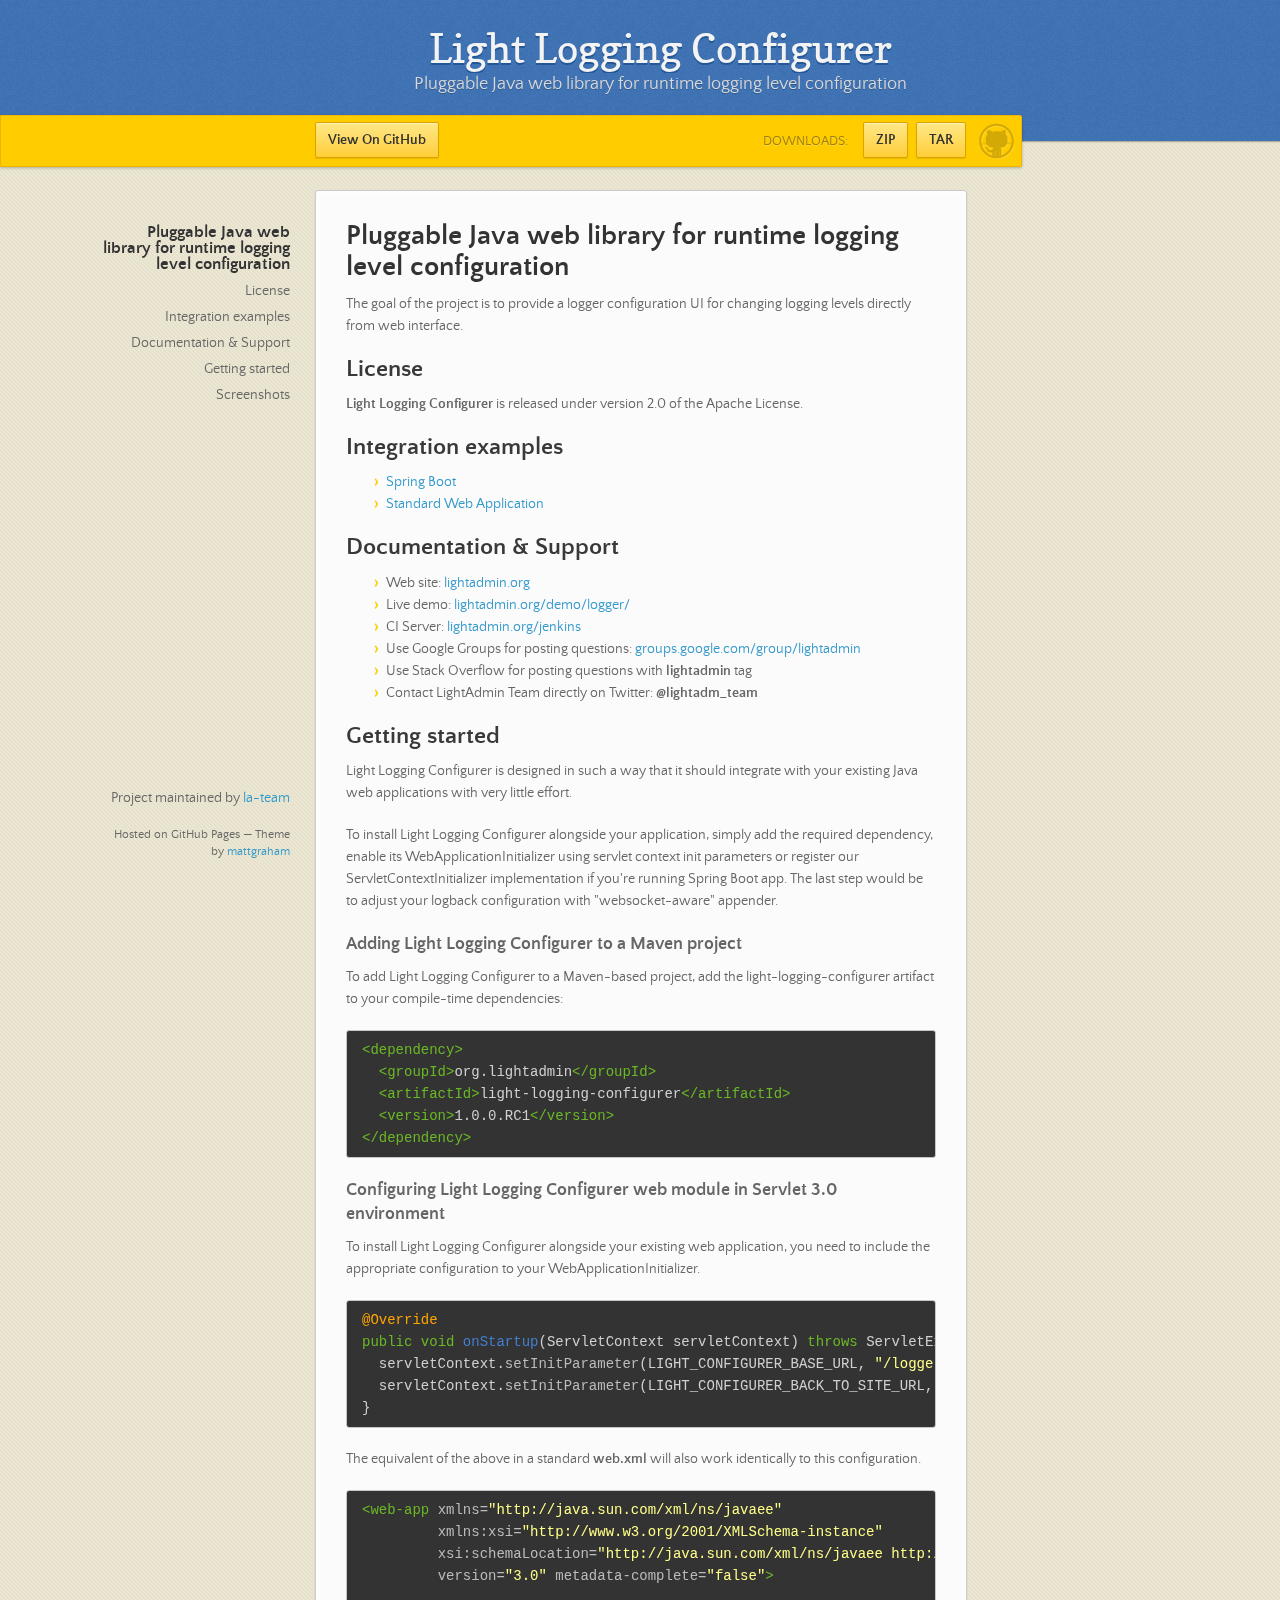
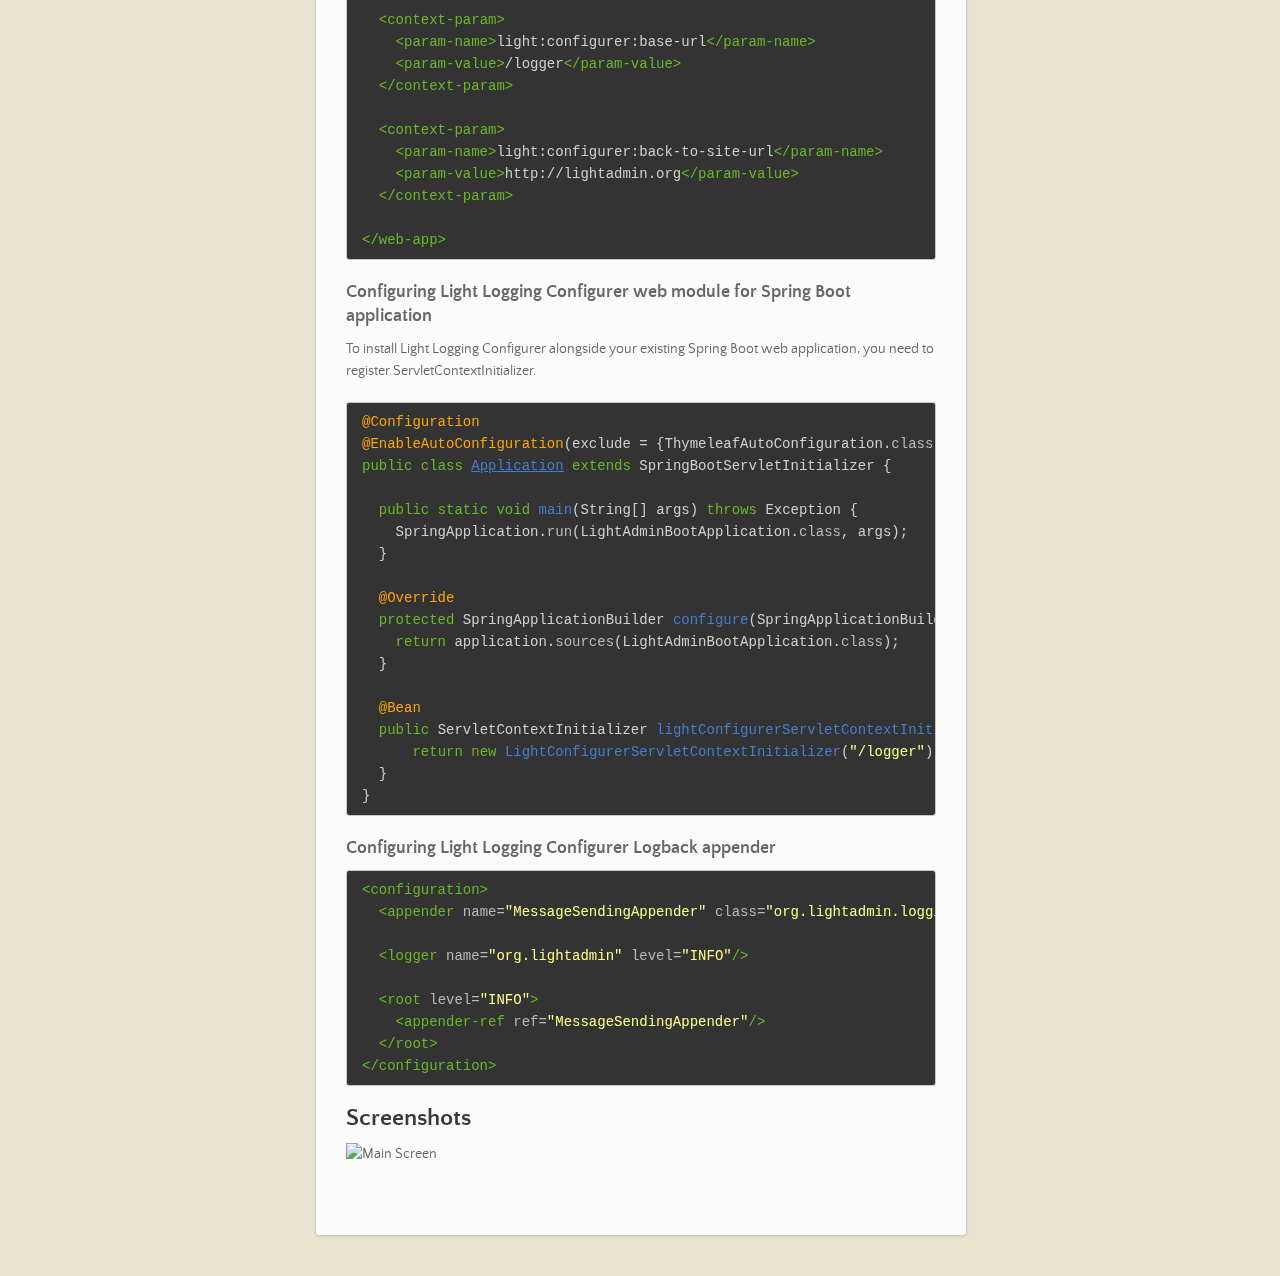
==== index.html @ e08dd6bf "Create gh-pages branch via GitHub" ====
<!doctype html>
<html>
  <head>
    <meta charset="utf-8">
    <meta http-equiv="X-UA-Compatible" content="chrome=1">
    <title>Light Logging Configurer by la-team</title>
    <link rel="stylesheet" href="stylesheets/styles.css">
    <link rel="stylesheet" href="stylesheets/pygment_trac.css">
    <script src="https://ajax.googleapis.com/ajax/libs/jquery/1.7.1/jquery.min.js"></script>
    <script src="javascripts/main.js"></script>
    <!--[if lt IE 9]>
      <script src="//html5shiv.googlecode.com/svn/trunk/html5.js"></script>
    <![endif]-->
    <meta name="viewport" content="width=device-width, initial-scale=1, user-scalable=no">

  </head>
  <body>

      <header>
        <h1>Light Logging Configurer</h1>
        <p>Pluggable Java web library for runtime logging level configuration</p>
      </header>

      <div id="banner">
        <span id="logo"></span>

        <a href="https://github.com/la-team/light-logging-configurer" class="button fork"><strong>View On GitHub</strong></a>
        <div class="downloads">
          <span>Downloads:</span>
          <ul>
            <li><a href="https://github.com/la-team/light-logging-configurer/zipball/master" class="button">ZIP</a></li>
            <li><a href="https://github.com/la-team/light-logging-configurer/tarball/master" class="button">TAR</a></li>
          </ul>
        </div>
      </div><!-- end banner -->

    <div class="wrapper">
      <nav>
        <ul></ul>
      </nav>
      <section>
        <h1>
<a name="pluggable-java-web-library-for-runtime-logging-level-configuration" class="anchor" href="#pluggable-java-web-library-for-runtime-logging-level-configuration"><span class="octicon octicon-link"></span></a>Pluggable Java web library for runtime logging level configuration</h1>

<p>The goal of the project is to provide a logger configuration UI for changing logging levels directly from web interface.</p>

<h2>
<a name="license" class="anchor" href="#license"><span class="octicon octicon-link"></span></a>License</h2>

<p><b>Light Logging Configurer</b> is released under version 2.0 of the Apache License.</p>

<h2>
<a name="integration-examples" class="anchor" href="#integration-examples"><span class="octicon octicon-link"></span></a>Integration examples</h2>

<ul>
<li><a href="https://github.com/la-team/lightadmin-springboot">Spring Boot</a></li>
<li><a href="https://github.com/la-team/lightadmin-demo">Standard Web Application</a></li>
</ul><h2>
<a name="documentation--support" class="anchor" href="#documentation--support"><span class="octicon octicon-link"></span></a>Documentation &amp; Support</h2>

<ul>
<li>Web site: <a href="http://lightadmin.org">lightadmin.org</a>
</li>
<li>Live demo: <a href="http://lightadmin.org/demo/logger/">lightadmin.org/demo/logger/</a>
</li>
<li>CI Server: <a href="http://lightadmin.org/jenkins">lightadmin.org/jenkins</a>
</li>
<li>Use Google Groups for posting questions: <a href="http://groups.google.com/group/lightadmin">groups.google.com/group/lightadmin</a>
</li>
<li>Use Stack Overflow for posting questions with <b>lightadmin</b> tag</li>
<li>Contact LightAdmin Team directly on Twitter: <b>@lightadm_team</b>
</li>
</ul><h2>
<a name="getting-started" class="anchor" href="#getting-started"><span class="octicon octicon-link"></span></a>Getting started</h2>

<p>Light Logging Configurer is designed in such a way that it should integrate with your existing Java web applications with very little effort.</p>

<p>To install Light Logging Configurer alongside your application, simply add the required dependency, enable its WebApplicationInitializer using servlet context init parameters or register our ServletContextInitializer implementation if you're running Spring Boot app. The last step would be to adjust your logback configuration with "websocket-aware" appender.</p>

<h3>
<a name="adding-light-logging-configurer-to-a-maven-project" class="anchor" href="#adding-light-logging-configurer-to-a-maven-project"><span class="octicon octicon-link"></span></a>Adding Light Logging Configurer to a Maven project</h3>

<p>To add Light Logging Configurer to a Maven-based project, add the light-logging-configurer artifact to your compile-time dependencies:</p>

<div class="highlight highlight-xml"><pre><span class="nt">&lt;dependency&gt;</span>
  <span class="nt">&lt;groupId&gt;</span>org.lightadmin<span class="nt">&lt;/groupId&gt;</span>
  <span class="nt">&lt;artifactId&gt;</span>light-logging-configurer<span class="nt">&lt;/artifactId&gt;</span>
  <span class="nt">&lt;version&gt;</span>1.0.0.RC1<span class="nt">&lt;/version&gt;</span>
<span class="nt">&lt;/dependency&gt;</span>
</pre></div>

<h3>
<a name="configuring-light-logging-configurer-web-module-in-servlet-30-environment" class="anchor" href="#configuring-light-logging-configurer-web-module-in-servlet-30-environment"><span class="octicon octicon-link"></span></a>Configuring Light Logging Configurer web module in Servlet 3.0 environment</h3>

<p>To install Light Logging Configurer alongside your existing web application, you need to include the appropriate configuration to your WebApplicationInitializer.</p>

<div class="highlight highlight-java"><pre><span class="nd">@Override</span>
<span class="kd">public</span> <span class="kt">void</span> <span class="nf">onStartup</span><span class="o">(</span><span class="n">ServletContext</span> <span class="n">servletContext</span><span class="o">)</span> <span class="kd">throws</span> <span class="n">ServletException</span> <span class="o">{</span>
  <span class="n">servletContext</span><span class="o">.</span><span class="na">setInitParameter</span><span class="o">(</span><span class="n">LIGHT_CONFIGURER_BASE_URL</span><span class="o">,</span> <span class="s">"/logger"</span><span class="o">);</span>
  <span class="n">servletContext</span><span class="o">.</span><span class="na">setInitParameter</span><span class="o">(</span><span class="n">LIGHT_CONFIGURER_BACK_TO_SITE_URL</span><span class="o">,</span> <span class="s">"http://lightadmin.org"</span><span class="o">);</span>
<span class="o">}</span>
</pre></div>

<p>The equivalent of the above in a standard <b>web.xml</b> will also work identically to this configuration. </p>

<div class="highlight highlight-xml"><pre><span class="nt">&lt;web-app</span> <span class="na">xmlns=</span><span class="s">"http://java.sun.com/xml/ns/javaee"</span>
         <span class="na">xmlns:xsi=</span><span class="s">"http://www.w3.org/2001/XMLSchema-instance"</span>
         <span class="na">xsi:schemaLocation=</span><span class="s">"http://java.sun.com/xml/ns/javaee http://java.sun.com/xml/ns/javaee/web-app_3_0.xsd"</span>
         <span class="na">version=</span><span class="s">"3.0"</span> <span class="na">metadata-complete=</span><span class="s">"false"</span><span class="nt">&gt;</span>

  <span class="nt">&lt;context-param&gt;</span>
    <span class="nt">&lt;param-name&gt;</span>light:configurer:base-url<span class="nt">&lt;/param-name&gt;</span>
    <span class="nt">&lt;param-value&gt;</span>/logger<span class="nt">&lt;/param-value&gt;</span>
  <span class="nt">&lt;/context-param&gt;</span>

  <span class="nt">&lt;context-param&gt;</span>
    <span class="nt">&lt;param-name&gt;</span>light:configurer:back-to-site-url<span class="nt">&lt;/param-name&gt;</span>
    <span class="nt">&lt;param-value&gt;</span>http://lightadmin.org<span class="nt">&lt;/param-value&gt;</span>
  <span class="nt">&lt;/context-param&gt;</span>

<span class="nt">&lt;/web-app&gt;</span>
</pre></div>

<h3>
<a name="configuring-light-logging-configurer-web-module-for-spring-boot-application" class="anchor" href="#configuring-light-logging-configurer-web-module-for-spring-boot-application"><span class="octicon octicon-link"></span></a>Configuring Light Logging Configurer web module for Spring Boot application</h3>

<p>To install Light Logging Configurer alongside your existing Spring Boot web application, you need to register ServletContextInitializer.</p>

<div class="highlight highlight-java"><pre><span class="nd">@Configuration</span>
<span class="nd">@EnableAutoConfiguration</span><span class="o">(</span><span class="n">exclude</span> <span class="o">=</span> <span class="o">{</span><span class="n">ThymeleafAutoConfiguration</span><span class="o">.</span><span class="na">class</span><span class="o">,</span> <span class="n">SecurityAutoConfiguration</span><span class="o">.</span><span class="na">class</span><span class="o">})</span>
<span class="kd">public</span> <span class="kd">class</span> <span class="nc">Application</span> <span class="kd">extends</span> <span class="n">SpringBootServletInitializer</span> <span class="o">{</span>

  <span class="kd">public</span> <span class="kd">static</span> <span class="kt">void</span> <span class="nf">main</span><span class="o">(</span><span class="n">String</span><span class="o">[]</span> <span class="n">args</span><span class="o">)</span> <span class="kd">throws</span> <span class="n">Exception</span> <span class="o">{</span>
    <span class="n">SpringApplication</span><span class="o">.</span><span class="na">run</span><span class="o">(</span><span class="n">LightAdminBootApplication</span><span class="o">.</span><span class="na">class</span><span class="o">,</span> <span class="n">args</span><span class="o">);</span>
  <span class="o">}</span>

  <span class="nd">@Override</span>
  <span class="kd">protected</span> <span class="n">SpringApplicationBuilder</span> <span class="nf">configure</span><span class="o">(</span><span class="n">SpringApplicationBuilder</span> <span class="n">application</span><span class="o">)</span> <span class="o">{</span>
    <span class="k">return</span> <span class="n">application</span><span class="o">.</span><span class="na">sources</span><span class="o">(</span><span class="n">LightAdminBootApplication</span><span class="o">.</span><span class="na">class</span><span class="o">);</span>
  <span class="o">}</span>

  <span class="nd">@Bean</span>
  <span class="kd">public</span> <span class="n">ServletContextInitializer</span> <span class="nf">lightConfigurerServletContextInitializer</span><span class="o">()</span> <span class="o">{</span>
      <span class="k">return</span> <span class="k">new</span> <span class="nf">LightConfigurerServletContextInitializer</span><span class="o">(</span><span class="s">"/logger"</span><span class="o">);</span>
  <span class="o">}</span>
<span class="o">}</span>
</pre></div>

<h3>
<a name="configuring-light-logging-configurer-logback-appender" class="anchor" href="#configuring-light-logging-configurer-logback-appender"><span class="octicon octicon-link"></span></a>Configuring Light Logging Configurer Logback appender</h3>

<div class="highlight highlight-xml"><pre><span class="nt">&lt;configuration&gt;</span>
  <span class="nt">&lt;appender</span> <span class="na">name=</span><span class="s">"MessageSendingAppender"</span> <span class="na">class=</span><span class="s">"org.lightadmin.logging.configurer.logback.MessageSendingAppender"</span><span class="nt">/&gt;</span>

  <span class="nt">&lt;logger</span> <span class="na">name=</span><span class="s">"org.lightadmin"</span> <span class="na">level=</span><span class="s">"INFO"</span><span class="nt">/&gt;</span>

  <span class="nt">&lt;root</span> <span class="na">level=</span><span class="s">"INFO"</span><span class="nt">&gt;</span>
    <span class="nt">&lt;appender-ref</span> <span class="na">ref=</span><span class="s">"MessageSendingAppender"</span><span class="nt">/&gt;</span>
  <span class="nt">&lt;/root&gt;</span>
<span class="nt">&lt;/configuration&gt;</span>
</pre></div>

<h2>
<a name="screenshots" class="anchor" href="#screenshots"><span class="octicon octicon-link"></span></a>Screenshots</h2>

<p><img src="https://github.com/la-team/light-logging-configurer/raw/master/screenshots/main.png" alt="Main Screen" title="Main Screen"></p>
      </section>
      <footer>
        <p>Project maintained by <a href="https://github.com/la-team">la-team</a></p>
        <p><small>Hosted on GitHub Pages &mdash; Theme by <a href="https://twitter.com/michigangraham">mattgraham</a></small></p>
      </footer>
    </div>
    <!--[if !IE]><script>fixScale(document);</script><![endif]-->
    
  </body>
</html>
---- stylesheets/styles.css ----
/*
Leap Day for GitHub Pages
by Matt Graham
*/
@font-face {
  font-family: 'Quattrocento Sans';
  src: url("../fonts/quattrocentosans-bold-webfont.eot");
  src: url("../fonts/quattrocentosans-bold-webfont.eot?#iefix") format("embedded-opentype"), url("../fonts/quattrocentosans-bold-webfont.woff") format("woff"), url("../fonts/quattrocentosans-bold-webfont.ttf") format("truetype"), url("../fonts/quattrocentosans-bold-webfont.svg#QuattrocentoSansBold") format("svg");
  font-weight: bold;
  font-style: normal;
}

@font-face {
  font-family: 'Quattrocento Sans';
  src: url("../fonts/quattrocentosans-bolditalic-webfont.eot");
  src: url("../fonts/quattrocentosans-bolditalic-webfont.eot?#iefix") format("embedded-opentype"), url("../fonts/quattrocentosans-bolditalic-webfont.woff") format("woff"), url("../fonts/quattrocentosans-bolditalic-webfont.ttf") format("truetype"), url("../fonts/quattrocentosans-bolditalic-webfont.svg#QuattrocentoSansBoldItalic") format("svg");
  font-weight: bold;
  font-style: italic;
}

@font-face {
  font-family: 'Quattrocento Sans';
  src: url("../fonts/quattrocentosans-italic-webfont.eot");
  src: url("../fonts/quattrocentosans-italic-webfont.eot?#iefix") format("embedded-opentype"), url("../fonts/quattrocentosans-italic-webfont.woff") format("woff"), url("../fonts/quattrocentosans-italic-webfont.ttf") format("truetype"), url("../fonts/quattrocentosans-italic-webfont.svg#QuattrocentoSansItalic") format("svg");
  font-weight: normal;
  font-style: italic;
}

@font-face {
  font-family: 'Quattrocento Sans';
  src: url("../fonts/quattrocentosans-regular-webfont.eot");
  src: url("../fonts/quattrocentosans-regular-webfont.eot?#iefix") format("embedded-opentype"), url("../fonts/quattrocentosans-regular-webfont.woff") format("woff"), url("../fonts/quattrocentosans-regular-webfont.ttf") format("truetype"), url("../fonts/quattrocentosans-regular-webfont.svg#QuattrocentoSansRegular") format("svg");
  font-weight: normal;
  font-style: normal;
}

@font-face {
  font-family: 'Copse';
  src: url("../fonts/copse-regular-webfont.eot");
  src: url("../fonts/copse-regular-webfont.eot?#iefix") format("embedded-opentype"), url("../fonts/copse-regular-webfont.woff") format("woff"), url("../fonts/copse-regular-webfont.ttf") format("truetype"), url("../fonts/copse-regular-webfont.svg#CopseRegular") format("svg");
  font-weight: normal;
  font-style: normal;
}

/* normalize.css 2012-02-07T12:37 UTC - http://github.com/necolas/normalize.css */
/* =============================================================================
   HTML5 display definitions
   ========================================================================== */
/*
 * Corrects block display not defined in IE6/7/8/9 & FF3
 */
article,
aside,
details,
figcaption,
figure,
footer,
header,
hgroup,
nav,
section,
summary {
  display: block;
}

/*
 * Corrects inline-block display not defined in IE6/7/8/9 & FF3
 */
audio,
canvas,
video {
  display: inline-block;
  *display: inline;
  *zoom: 1;
}

/*
 * Prevents modern browsers from displaying 'audio' without controls
 */
audio:not([controls]) {
  display: none;
}

/*
 * Addresses styling for 'hidden' attribute not present in IE7/8/9, FF3, S4
 * Known issue: no IE6 support
 */
[hidden] {
  display: none;
}

/* =============================================================================
   Base
   ========================================================================== */
/*
 * 1. Corrects text resizing oddly in IE6/7 when body font-size is set using em units
 *    http://clagnut.com/blog/348/#c790
 * 2. Prevents iOS text size adjust after orientation change, without disabling user zoom
 *    www.456bereastreet.com/archive/201012/controlling_text_size_in_safari_for_ios_without_disabling_user_zoom/
 */
html {
  font-size: 100%;
  /* 1 */
  -webkit-text-size-adjust: 100%;
  /* 2 */
  -ms-text-size-adjust: 100%;
  /* 2 */
}

/*
 * Addresses font-family inconsistency between 'textarea' and other form elements.
 */
html,
button,
input,
select,
textarea {
  font-family: sans-serif;
}

/*
 * Addresses margins handled incorrectly in IE6/7
 */
body {
  margin: 0;
}

/* =============================================================================
   Links
   ========================================================================== */
/*
 * Addresses outline displayed oddly in Chrome
 */
a:focus {
  outline: thin dotted;
}

/*
 * Improves readability when focused and also mouse hovered in all browsers
 * people.opera.com/patrickl/experiments/keyboard/test
 */
a:hover,
a:active {
  outline: 0;
}

/* =============================================================================
   Typography
   ========================================================================== */
/*
 * Addresses font sizes and margins set differently in IE6/7
 * Addresses font sizes within 'section' and 'article' in FF4+, Chrome, S5
 */
h1 {
  font-size: 2em;
  margin: 0.67em 0;
}

h2 {
  font-size: 1.5em;
  margin: 0.83em 0;
}

h3 {
  font-size: 1.17em;
  margin: 1em 0;
}

h4 {
  font-size: 1em;
  margin: 1.33em 0;
}

h5 {
  font-size: 0.83em;
  margin: 1.67em 0;
}

h6 {
  font-size: 0.75em;
  margin: 2.33em 0;
}

/*
 * Addresses styling not present in IE7/8/9, S5, Chrome
 */
abbr[title] {
  border-bottom: 1px dotted;
}

/*
 * Addresses style set to 'bolder' in FF3+, S4/5, Chrome
*/
b,
strong {
  font-weight: bold;
}

blockquote {
  margin: 1em 40px;
}

/*
 * Addresses styling not present in S5, Chrome
 */
dfn {
  font-style: italic;
}

/*
 * Addresses styling not present in IE6/7/8/9
 */
mark {
  background: #ff0;
  color: #000;
}

/*
 * Addresses margins set differently in IE6/7
 */
p,
pre {
  margin: 1em 0;
}

/*
 * Corrects font family set oddly in IE6, S4/5, Chrome
 * en.wikipedia.org/wiki/User:Davidgothberg/Test59
 */
pre,
code,
kbd,
samp {
  font-family: monospace, serif;
  _font-family: 'courier new', monospace;
  font-size: 1em;
}

/*
 * 1. Addresses CSS quotes not supported in IE6/7
 * 2. Addresses quote property not supported in S4
 */
/* 1 */
q {
  quotes: none;
}

/* 2 */
q:before,
q:after {
  content: '';
  content: none;
}

small {
  font-size: 75%;
}

/*
 * Prevents sub and sup affecting line-height in all browsers
 * gist.github.com/413930
 */
sub,
sup {
  font-size: 75%;
  line-height: 0;
  position: relative;
  vertical-align: baseline;
}

sup {
  top: -0.5em;
}

sub {
  bottom: -0.25em;
}

/* =============================================================================
   Lists
   ========================================================================== */
/*
 * Addresses margins set differently in IE6/7
 */
dl,
menu,
ol,
ul {
  margin: 1em 0;
}

dd {
  margin: 0 0 0 40px;
}

/*
 * Addresses paddings set differently in IE6/7
 */
menu,
ol,
ul {
  padding: 0 0 0 40px;
}

/*
 * Corrects list images handled incorrectly in IE7
 */
nav ul,
nav ol {
  list-style: none;
  list-style-image: none;
}

/* =============================================================================
   Embedded content
   ========================================================================== */
/*
 * 1. Removes border when inside 'a' element in IE6/7/8/9, FF3
 * 2. Improves image quality when scaled in IE7
 *    code.flickr.com/blog/2008/11/12/on-ui-quality-the-little-things-client-side-image-resizing/
 */
img {
  border: 0;
  /* 1 */
  -ms-interpolation-mode: bicubic;
  /* 2 */
}

/*
 * Corrects overflow displayed oddly in IE9
 */
svg:not(:root) {
  overflow: hidden;
}

/* =============================================================================
   Figures
   ========================================================================== */
/*
 * Addresses margin not present in IE6/7/8/9, S5, O11
 */
figure {
  margin: 0;
}

/* =============================================================================
   Forms
   ========================================================================== */
/*
 * Corrects margin displayed oddly in IE6/7
 */
form {
  margin: 0;
}

/*
 * Define consistent border, margin, and padding
 */
fieldset {
  border: 1px solid #c0c0c0;
  margin: 0 2px;
  padding: 0.35em 0.625em 0.75em;
}

/*
 * 1. Corrects color not being inherited in IE6/7/8/9
 * 2. Corrects text not wrapping in FF3 
 * 3. Corrects alignment displayed oddly in IE6/7
 */
legend {
  border: 0;
  /* 1 */
  padding: 0;
  white-space: normal;
  /* 2 */
  *margin-left: -7px;
  /* 3 */
}

/*
 * 1. Corrects font size not being inherited in all browsers
 * 2. Addresses margins set differently in IE6/7, FF3+, S5, Chrome
 * 3. Improves appearance and consistency in all browsers
 */
button,
input,
select,
textarea {
  font-size: 100%;
  /* 1 */
  margin: 0;
  /* 2 */
  vertical-align: baseline;
  /* 3 */
  *vertical-align: middle;
  /* 3 */
}

/*
 * Addresses FF3/4 setting line-height on 'input' using !important in the UA stylesheet
 */
button,
input {
  line-height: normal;
  /* 1 */
}

/*
 * 1. Improves usability and consistency of cursor style between image-type 'input' and others
 * 2. Corrects inability to style clickable 'input' types in iOS
 * 3. Removes inner spacing in IE7 without affecting normal text inputs
 *    Known issue: inner spacing remains in IE6
 */
button,
input[type="button"],
input[type="reset"],
input[type="submit"] {
  cursor: pointer;
  /* 1 */
  -webkit-appearance: button;
  /* 2 */
  *overflow: visible;
  /* 3 */
}

/*
 * Re-set default cursor for disabled elements
 */
button[disabled],
input[disabled] {
  cursor: default;
}

/*
 * 1. Addresses box sizing set to content-box in IE8/9
 * 2. Removes excess padding in IE8/9
 * 3. Removes excess padding in IE7
      Known issue: excess padding remains in IE6
 */
input[type="checkbox"],
input[type="radio"] {
  box-sizing: border-box;
  /* 1 */
  padding: 0;
  /* 2 */
  *height: 13px;
  /* 3 */
  *width: 13px;
  /* 3 */
}

/*
 * 1. Addresses appearance set to searchfield in S5, Chrome
 * 2. Addresses box-sizing set to border-box in S5, Chrome (include -moz to future-proof)
 */
input[type="search"] {
  -webkit-appearance: textfield;
  /* 1 */
  -moz-box-sizing: content-box;
  -webkit-box-sizing: content-box;
  /* 2 */
  box-sizing: content-box;
}

/*
 * Removes inner padding and search cancel button in S5, Chrome on OS X
 */
input[type="search"]::-webkit-search-decoration,
input[type="search"]::-webkit-search-cancel-button {
  -webkit-appearance: none;
}

/*
 * Removes inner padding and border in FF3+
 * www.sitepen.com/blog/2008/05/14/the-devils-in-the-details-fixing-dojos-toolbar-buttons/
 */
button::-moz-focus-inner,
input::-moz-focus-inner {
  border: 0;
  padding: 0;
}

/*
 * 1. Removes default vertical scrollbar in IE6/7/8/9
 * 2. Improves readability and alignment in all browsers
 */
textarea {
  overflow: auto;
  /* 1 */
  vertical-align: top;
  /* 2 */
}

/* =============================================================================
   Tables
   ========================================================================== */
/*
 * Remove most spacing between table cells
 */
table {
  border-collapse: collapse;
  border-spacing: 0;
}

body {
  font: 14px/22px "Quattrocento Sans", "Helvetica Neue", Helvetica, Arial, sans-serif;
  color: #666;
  font-weight: 300;
  margin: 0px;
  padding: 0px 0 20px 0px;
  background: url(../images/body-background.png) #eae6d1;
}

h1, h2, h3, h4, h5, h6 {
  color: #333;
  margin: 0 0 10px;
}

p, ul, ol, table, pre, dl {
  margin: 0 0 20px;
}

h1, h2, h3 {
  line-height: 1.1;
}

h1 {
  font-size: 28px;
}

h2 {
  font-size: 24px;
  color: #393939;
}

h3, h4, h5, h6 {
  color: #666666;
}

h3 {
  font-size: 18px;
  line-height: 24px;
}

a {
  color: #3399cc;
  font-weight: 400;
  text-decoration: none;
}

a small {
  font-size: 11px;
  color: #666;
  margin-top: -0.6em;
  display: block;
}

ul {
  list-style-image: url("../images/bullet.png");
}

strong {
  font-weight: bold;
  color: #333;
}

.wrapper {
  width: 650px;
  margin: 0 auto;
  position: relative;
}

section img {
  max-width: 100%;
}

blockquote {
  border-left: 1px solid #ffcc00;
  margin: 0;
  padding: 0 0 0 20px;
  font-style: italic;
}

code {
  font-family: "Lucida Sans", Monaco, Bitstream Vera Sans Mono, Lucida Console, Terminal;
  font-size: 13px;
  color: #efefef;
  text-shadow: 0px 1px 0px #000;
  margin: 0 4px;
  padding: 2px 6px;
  background: #333;
  -moz-border-radius: 2px;
  -webkit-border-radius: 2px;
  -o-border-radius: 2px;
  -ms-border-radius: 2px;
  -khtml-border-radius: 2px;
  border-radius: 2px;
}

pre {
  padding: 8px 15px;
  background: #333333;
  -moz-border-radius: 3px;
  -webkit-border-radius: 3px;
  -o-border-radius: 3px;
  -ms-border-radius: 3px;
  -khtml-border-radius: 3px;
  border-radius: 3px;
  border: 1px solid #c7c7c7;
  overflow: auto;
  overflow-y: hidden;
}
pre code {
  margin: 0px;
  padding: 0px;
}

table {
  width: 100%;
  border-collapse: collapse;
}

th {
  text-align: left;
  padding: 5px 10px;
  border-bottom: 1px solid #e5e5e5;
  color: #444;
}

td {
  text-align: left;
  padding: 5px 10px;
  border-bottom: 1px solid #e5e5e5;
  border-right: 1px solid #ffcc00;
}
td:first-child {
  border-left: 1px solid #ffcc00;
}

hr {
  border: 0;
  outline: none;
  height: 11px;
  background: transparent url("../images/hr.gif") center center repeat-x;
  margin: 0 0 20px;
}

dt {
  color: #444;
  font-weight: 700;
}

header {
  padding: 25px 20px 40px 20px;
  margin: 0;
  position: fixed;
  top: 0;
  left: 0;
  right: 0;
  width: 100%;
  text-align: center;
  background: url(../images/background.png) #4276b6;
  -moz-box-shadow: 1px 0px 2px rgba(0, 0, 0, 0.75);
  -webkit-box-shadow: 1px 0px 2px rgba(0, 0, 0, 0.75);
  -o-box-shadow: 1px 0px 2px rgba(0, 0, 0, 0.75);
  box-shadow: 1px 0px 2px rgba(0, 0, 0, 0.75);
  z-index: 99;
  -webkit-font-smoothing: antialiased;
  min-height: 76px;
}
header h1 {
  font: 40px/48px "Copse", "Helvetica Neue", Helvetica, Arial, sans-serif;
  color: #f3f3f3;
  text-shadow: 0px 2px 0px #235796;
  margin: 0px;
  white-space: nowrap;
  overflow: hidden;
  text-overflow: ellipsis;
  -o-text-overflow: ellipsis;
  -ms-text-overflow: ellipsis;
}
header p {
  color: #d8d8d8;
  text-shadow: rgba(0, 0, 0, 0.2) 0 1px 0;
  font-size: 18px;
  margin: 0px;
}

#banner {
  z-index: 100;
  left: 0;
  right: 50%;
  height: 50px;
  margin-right: -382px;
  position: fixed;
  top: 115px;
  background: #ffcc00;
  border: 1px solid #f0b500;
  -moz-box-shadow: 0px 1px 3px rgba(0, 0, 0, 0.25);
  -webkit-box-shadow: 0px 1px 3px rgba(0, 0, 0, 0.25);
  -o-box-shadow: 0px 1px 3px rgba(0, 0, 0, 0.25);
  box-shadow: 0px 1px 3px rgba(0, 0, 0, 0.25);
  -moz-border-radius: 0px 2px 2px 0px;
  -webkit-border-radius: 0px 2px 2px 0px;
  -o-border-radius: 0px 2px 2px 0px;
  -ms-border-radius: 0px 2px 2px 0px;
  -khtml-border-radius: 0px 2px 2px 0px;
  border-radius: 0px 2px 2px 0px;
  padding-right: 10px;
}
#banner .button {
  border: 1px solid #dba500;
  background: -webkit-gradient(linear, 50% 0%, 50% 100%, color-stop(0%, #ffe788), color-stop(100%, #ffce38));
  background: -webkit-linear-gradient(#ffe788, #ffce38);
  background: -moz-linear-gradient(#ffe788, #ffce38);
  background: -o-linear-gradient(#ffe788, #ffce38);
  background: -ms-linear-gradient(#ffe788, #ffce38);
  background: linear-gradient(#ffe788, #ffce38);
  -moz-border-radius: 2px;
  -webkit-border-radius: 2px;
  -o-border-radius: 2px;
  -ms-border-radius: 2px;
  -khtml-border-radius: 2px;
  border-radius: 2px;
  -moz-box-shadow: inset 0px 1px 0px rgba(255, 255, 255, 0.4), 0px 1px 1px rgba(0, 0, 0, 0.1);
  -webkit-box-shadow: inset 0px 1px 0px rgba(255, 255, 255, 0.4), 0px 1px 1px rgba(0, 0, 0, 0.1);
  -o-box-shadow: inset 0px 1px 0px rgba(255, 255, 255, 0.4), 0px 1px 1px rgba(0, 0, 0, 0.1);
  box-shadow: inset 0px 1px 0px rgba(255, 255, 255, 0.4), 0px 1px 1px rgba(0, 0, 0, 0.1);
  background-color: #FFE788;
  margin-left: 5px;
  padding: 10px 12px;
  margin-top: 6px;
  line-height: 14px;
  font-size: 14px;
  color: #333;
  font-weight: bold;
  display: inline-block;
  text-align: center;
}
#banner .button:hover {
  background: -webkit-gradient(linear, 50% 0%, 50% 100%, color-stop(0%, #ffe788), color-stop(100%, #ffe788));
  background: -webkit-linear-gradient(#ffe788, #ffe788);
  background: -moz-linear-gradient(#ffe788, #ffe788);
  background: -o-linear-gradient(#ffe788, #ffe788);
  background: -ms-linear-gradient(#ffe788, #ffe788);
  background: linear-gradient(#ffe788, #ffe788);
  background-color: #ffeca0;
}
#banner .fork {
  position: fixed;
  left: 50%;
  margin-left: -325px;
  padding: 10px 12px;
  margin-top: 6px;
  line-height: 14px;
  font-size: 14px;
  background-color: #FFE788;
}
#banner .downloads {
  float: right;
  margin: 0 45px 0 0;
}
#banner .downloads span {
  float: left;
  line-height: 52px;
  font-size: 90%;
  color: #9d7f0d;
  text-transform: uppercase;
  text-shadow: rgba(255, 255, 255, 0.2) 0 1px 0;
}
#banner ul {
  list-style: none;
  height: 40px;
  padding: 0;
  float: left;
  margin-left: 10px;
}
#banner ul li {
  display: inline;
}
#banner ul li a.button {
  background-color: #FFE788;
}
#banner #logo {
  position: absolute;
  height: 36px;
  width: 36px;
  right: 7px;
  top: 7px;
  display: block;
  background: url(../images/octocat-logo.png);
}

section {
  width: 590px;
  padding: 30px 30px 50px 30px;
  margin: 20px 0;
  margin-top: 190px;
  position: relative;
  background: #fbfbfb;
  -moz-border-radius: 3px;
  -webkit-border-radius: 3px;
  -o-border-radius: 3px;
  -ms-border-radius: 3px;
  -khtml-border-radius: 3px;
  border-radius: 3px;
  border: 1px solid #cbcbcb;
  -moz-box-shadow: 0px 1px 2px rgba(0, 0, 0, 0.09), inset 0px 0px 2px 2px rgba(255, 255, 255, 0.5), inset 0 0 5px 5px rgba(255, 255, 255, 0.4);
  -webkit-box-shadow: 0px 1px 2px rgba(0, 0, 0, 0.09), inset 0px 0px 2px 2px rgba(255, 255, 255, 0.5), inset 0 0 5px 5px rgba(255, 255, 255, 0.4);
  -o-box-shadow: 0px 1px 2px rgba(0, 0, 0, 0.09), inset 0px 0px 2px 2px rgba(255, 255, 255, 0.5), inset 0 0 5px 5px rgba(255, 255, 255, 0.4);
  box-shadow: 0px 1px 2px rgba(0, 0, 0, 0.09), inset 0px 0px 2px 2px rgba(255, 255, 255, 0.5), inset 0 0 5px 5px rgba(255, 255, 255, 0.4);
}

small {
  font-size: 12px;
}

nav {
  width: 230px;
  position: fixed;
  top: 220px;
  left: 50%;
  margin-left: -580px;
  text-align: right;
}
nav ul {
  list-style: none;
  list-style-image: none;
  font-size: 14px;
  line-height: 24px;
}
nav ul li {
  padding: 5px 0px;
  line-height: 16px;
}
nav ul li.tag-h1 {
  font-size: 1.2em;
}
nav ul li.tag-h1 a {
  font-weight: bold;
  color: #333;
}
nav ul li.tag-h2 + .tag-h1 {
  margin-top: 10px;
}
nav ul a {
  color: #666;
}
nav ul a:hover {
  color: #999;
}

footer {
  width: 180px;
  position: fixed;
  left: 50%;
  margin-left: -530px;
  bottom: 20px;
  text-align: right;
  line-height: 16px;
}

@media print, screen and (max-width: 1060px) {
  div.wrapper {
    width: auto;
    margin: 0;
  }

  nav {
    display: none;
  }

  header, section, footer {
    float: none;
  }
  header h1, section h1, footer h1 {
    white-space: nowrap;
    overflow: hidden;
    text-overflow: ellipsis;
    -o-text-overflow: ellipsis;
    -ms-text-overflow: ellipsis;
  }

  #banner {
    width: 100%;
  }
  #banner .downloads {
    margin-right: 60px;
  }
  #banner #logo {
    margin-right: 15px;
  }

  section {
    border: 1px solid #e5e5e5;
    border-width: 1px 0;
    padding: 20px auto;
    margin: 190px auto 20px;
    max-width: 600px;
  }

  footer {
    text-align: center;
    margin: 20px auto;
    position: relative;
    left: auto;
    bottom: auto;
    width: auto;
  }
}
@media print, screen and (max-width: 720px) {
  body {
    word-wrap: break-word;
  }

  header {
    padding: 20px 20px;
    margin: 0;
  }
  header h1 {
    font-size: 32px;
    white-space: nowrap;
    overflow: hidden;
    text-overflow: ellipsis;
    -o-text-overflow: ellipsis;
    -ms-text-overflow: ellipsis;
  }
  header p {
    display: none;
  }

  #banner {
    top: 80px;
  }
  #banner .fork {
    float: left;
    display: inline-block;
    margin-left: 0px;
    position: fixed;
    left: 20px;
  }

  section {
    margin-top: 130px;
    margin-bottom: 0px;
    width: auto;
  }

  header ul, header p.view {
    position: static;
  }
}
@media print, screen and (max-width: 480px) {
  header {
    position: relative;
    padding: 5px 0px;
    min-height: 0px;
  }
  header h1 {
    font-size: 24px;
    white-space: nowrap;
    overflow: hidden;
    text-overflow: ellipsis;
    -o-text-overflow: ellipsis;
    -ms-text-overflow: ellipsis;
  }

  section {
    margin-top: 5px;
  }

  #banner {
    display: none;
  }

  header ul {
    display: none;
  }
}
@media print {
  body {
    padding: 0.4in;
    font-size: 12pt;
    color: #444;
  }
}
@media print, screen and (max-height: 680px) {
  footer {
    text-align: center;
    margin: 20px auto;
    position: relative;
    left: auto;
    bottom: auto;
    width: auto;
  }
}
@media print, screen and (max-height: 480px) {
  nav {
    display: none;
  }

  footer {
    text-align: center;
    margin: 20px auto;
    position: relative;
    left: auto;
    bottom: auto;
    width: auto;
  }
}
---- stylesheets/pygment_trac.css ----
.highlight .hll { background-color: #404040 }
.highlight  { color: #d0d0d0 }
.highlight .c { color: #999999; font-style: italic } /* Comment */
.highlight .err { color: #a61717; background-color: #e3d2d2 } /* Error */
.highlight .g { color: #d0d0d0 } /* Generic */
.highlight .k { color: #6ab825; font-weight: normal } /* Keyword */
.highlight .l { color: #d0d0d0 } /* Literal */
.highlight .n { color: #d0d0d0 } /* Name */
.highlight .o { color: #d0d0d0 } /* Operator */
.highlight .x { color: #d0d0d0 } /* Other */
.highlight .p { color: #d0d0d0 } /* Punctuation */
.highlight .cm { color: #999999; font-style: italic } /* Comment.Multiline */
.highlight .cp { color: #cd2828; font-weight: normal } /* Comment.Preproc */
.highlight .c1 { color: #999999; font-style: italic } /* Comment.Single */
.highlight .cs { color: #e50808; font-weight: normal; background-color: #520000 } /* Comment.Special */
.highlight .gd { color: #d22323 } /* Generic.Deleted */
.highlight .ge { color: #d0d0d0; font-style: italic } /* Generic.Emph */
.highlight .gr { color: #d22323 } /* Generic.Error */
.highlight .gh { color: #ffffff; font-weight: normal } /* Generic.Heading */
.highlight .gi { color: #589819 } /* Generic.Inserted */
.highlight .go { color: #cccccc } /* Generic.Output */
.highlight .gp { color: #aaaaaa } /* Generic.Prompt */
.highlight .gs { color: #d0d0d0; font-weight: normal } /* Generic.Strong */
.highlight .gu { color: #ffffff; text-decoration: underline } /* Generic.Subheading */
.highlight .gt { color: #d22323 } /* Generic.Traceback */
.highlight .kc { color: #6ab825; font-weight: normal } /* Keyword.Constant */
.highlight .kd { color: #6ab825; font-weight: normal } /* Keyword.Declaration */
.highlight .kn { color: #6ab825; font-weight: normal } /* Keyword.Namespace */
.highlight .kp { color: #6ab825 } /* Keyword.Pseudo */
.highlight .kr { color: #6ab825; font-weight: normal } /* Keyword.Reserved */
.highlight .kt { color: #6ab825; font-weight: normal } /* Keyword.Type */
.highlight .ld { color: #d0d0d0 } /* Literal.Date */
.highlight .m { color: #3677a9 } /* Literal.Number */
.highlight .s { color: #ff8 } /* Literal.String */
.highlight .na { color: #bbbbbb } /* Name.Attribute */
.highlight .nb { color: #24909d } /* Name.Builtin */
.highlight .nc { color: #447fcf; text-decoration: underline } /* Name.Class */
.highlight .no { color: #40ffff } /* Name.Constant */
.highlight .nd { color: #ffa500 } /* Name.Decorator */
.highlight .ni { color: #d0d0d0 } /* Name.Entity */
.highlight .ne { color: #bbbbbb } /* Name.Exception */
.highlight .nf { color: #447fcf } /* Name.Function */
.highlight .nl { color: #d0d0d0 } /* Name.Label */
.highlight .nn { color: #447fcf; text-decoration: underline } /* Name.Namespace */
.highlight .nx { color: #d0d0d0 } /* Name.Other */
.highlight .py { color: #d0d0d0 } /* Name.Property */
.highlight .nt { color: #6ab825;} /* Name.Tag */
.highlight .nv { color: #40ffff } /* Name.Variable */
.highlight .ow { color: #6ab825; font-weight: normal } /* Operator.Word */
.highlight .w { color: #666666 } /* Text.Whitespace */
.highlight .mf { color: #3677a9 } /* Literal.Number.Float */
.highlight .mh { color: #3677a9 } /* Literal.Number.Hex */
.highlight .mi { color: #3677a9 } /* Literal.Number.Integer */
.highlight .mo { color: #3677a9 } /* Literal.Number.Oct */
.highlight .sb { color: #ff8 } /* Literal.String.Backtick */
.highlight .sc { color: #ff8 } /* Literal.String.Char */
.highlight .sd { color: #ff8 } /* Literal.String.Doc */
.highlight .s2 { color: #ff8 } /* Literal.String.Double */
.highlight .se { color: #ff8 } /* Literal.String.Escape */
.highlight .sh { color: #ff8 } /* Literal.String.Heredoc */
.highlight .si { color: #ff8 } /* Literal.String.Interpol */
.highlight .sx { color: #ffa500 } /* Literal.String.Other */
.highlight .sr { color: #ff8 } /* Literal.String.Regex */
.highlight .s1 { color: #ff8 } /* Literal.String.Single */
.highlight .ss { color: #ff8 } /* Literal.String.Symbol */
.highlight .bp { color: #24909d } /* Name.Builtin.Pseudo */
.highlight .vc { color: #40ffff } /* Name.Variable.Class */
.highlight .vg { color: #40ffff } /* Name.Variable.Global */
.highlight .vi { color: #40ffff } /* Name.Variable.Instance */
.highlight .il { color: #3677a9 } /* Literal.Number.Integer.Long */
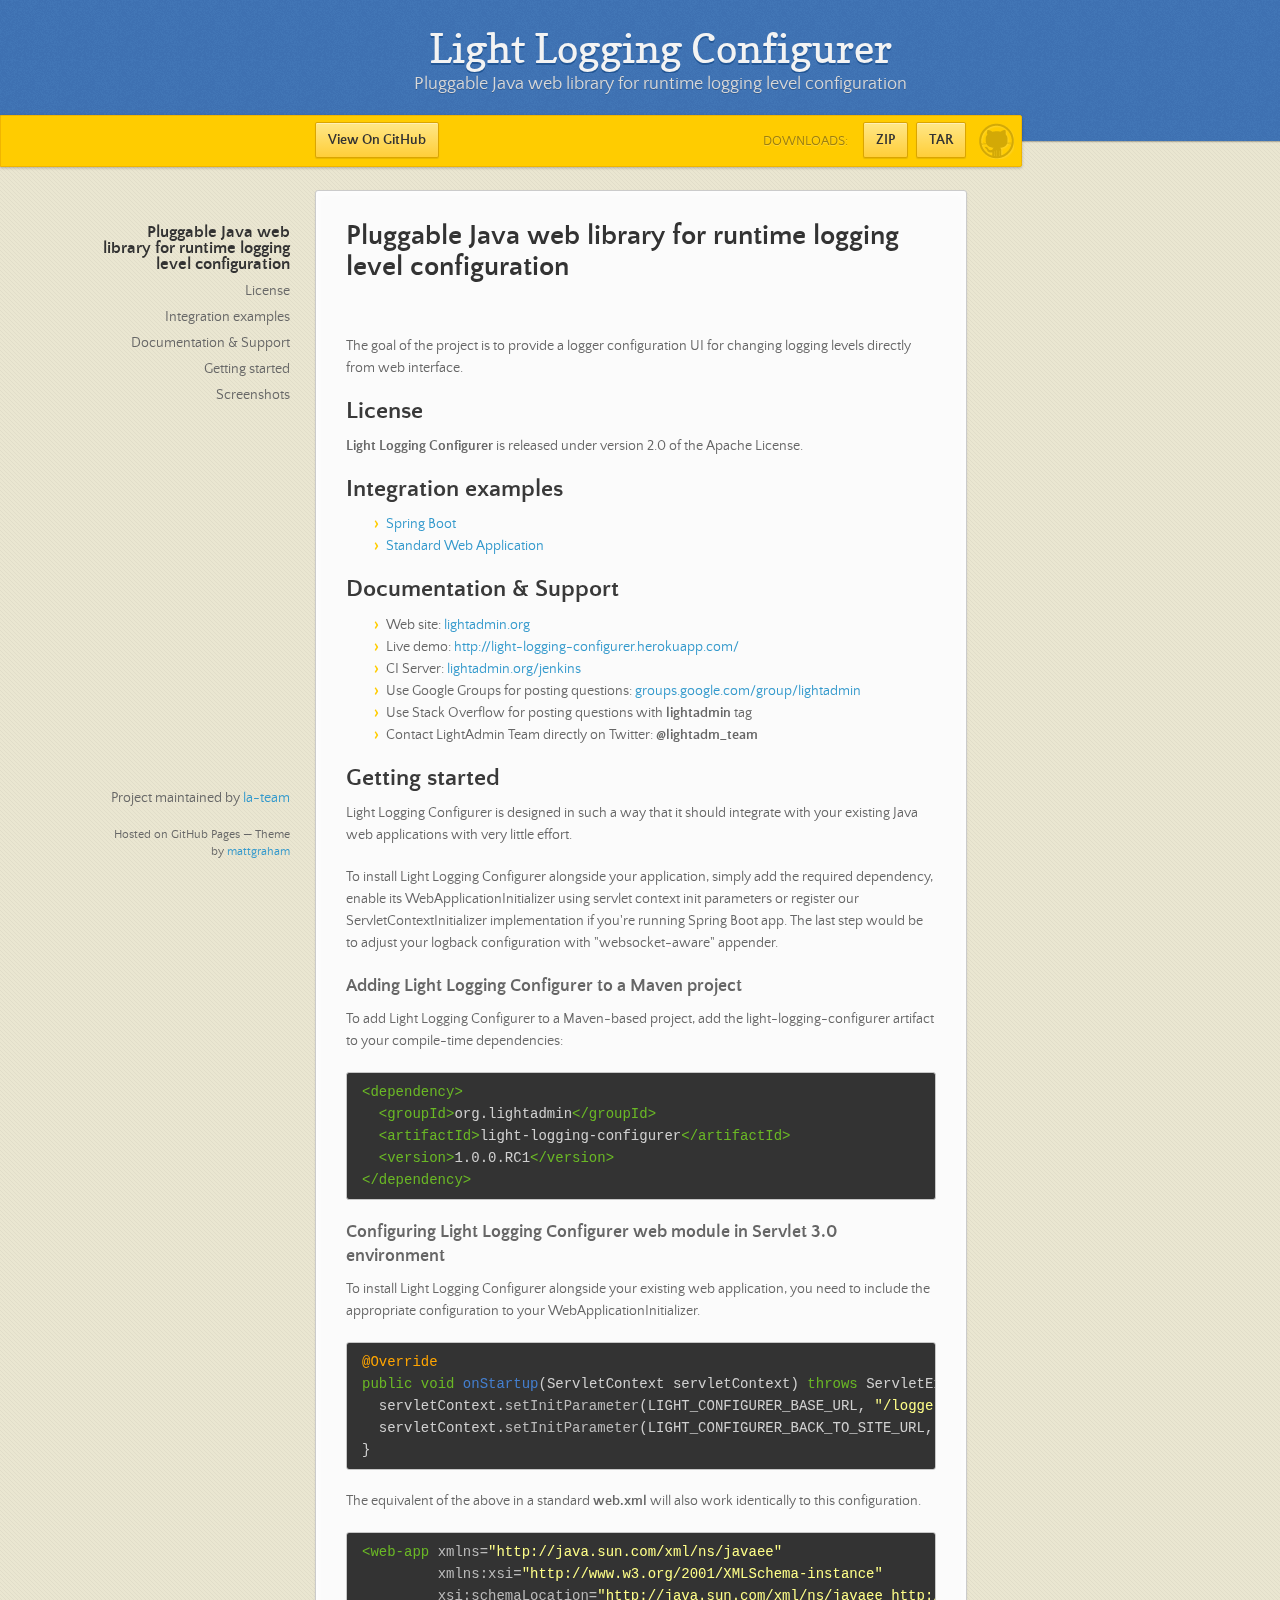
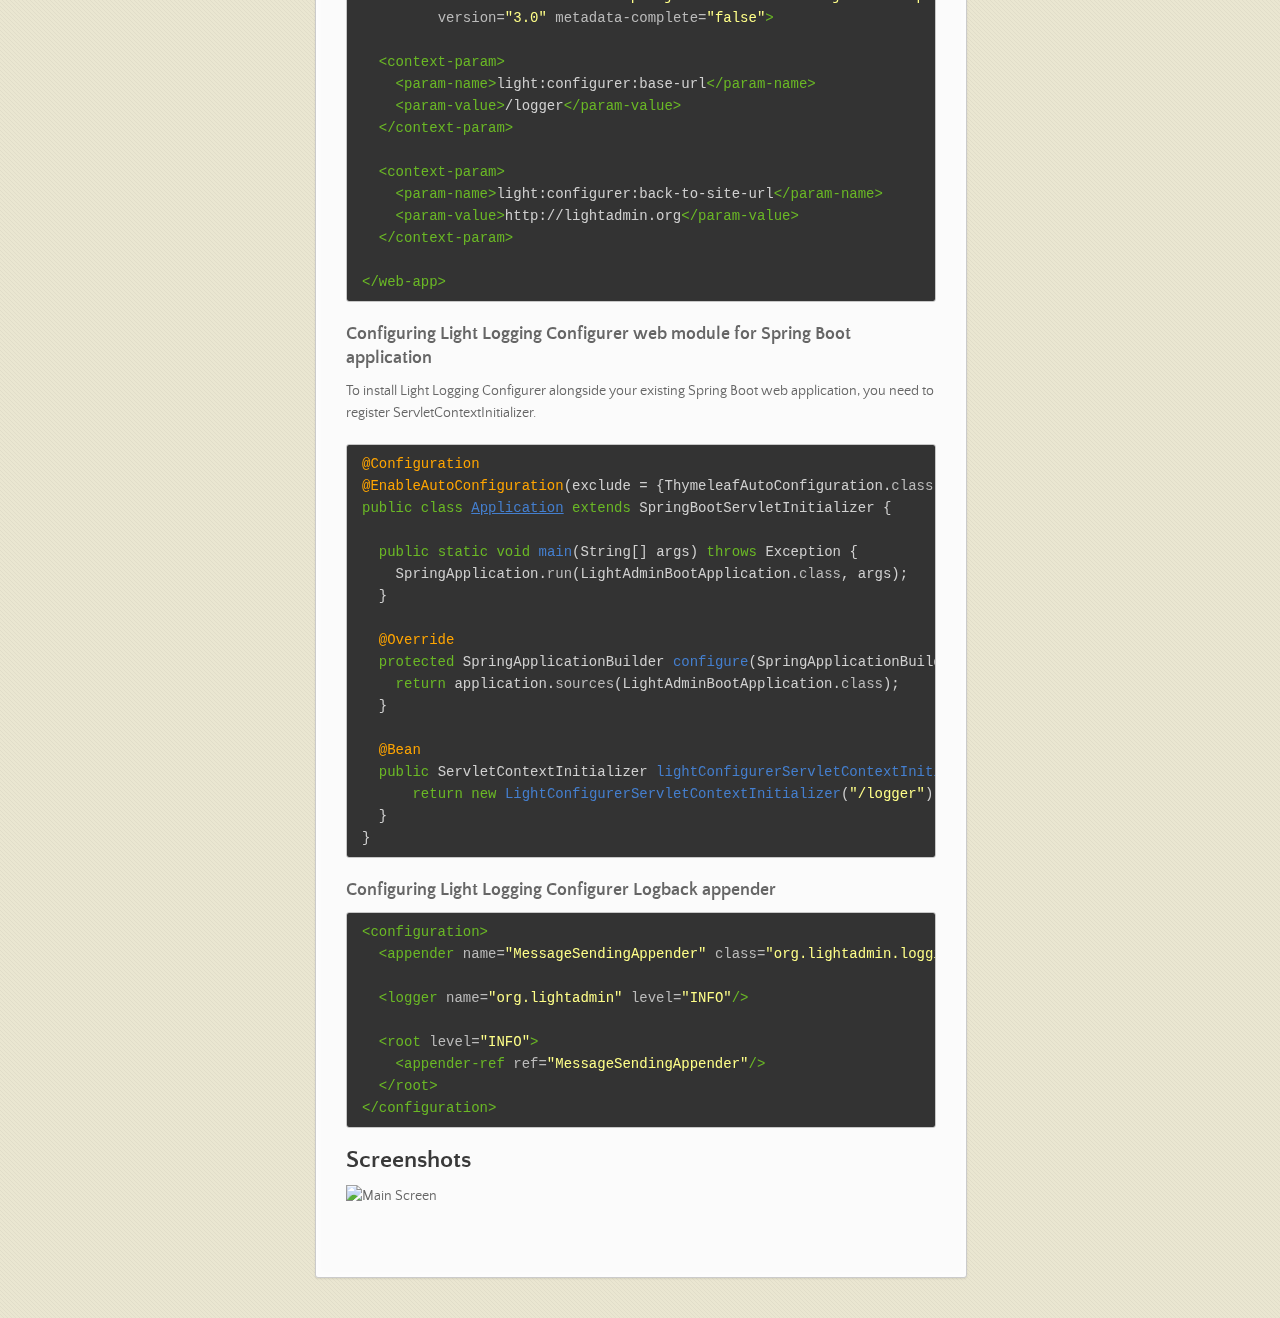
==== commit bf6ef73d: "Create gh-pages branch via GitHub" ====
--- a/index.html
+++ b/index.html
@@ -42,6 +42,8 @@
         <h1>
 <a name="pluggable-java-web-library-for-runtime-logging-level-configuration" class="anchor" href="#pluggable-java-web-library-for-runtime-logging-level-configuration"><span class="octicon octicon-link"></span></a>Pluggable Java web library for runtime logging level configuration</h1>
 
+<p><img src="https://travis-ci.org/la-team/light-logging-configurer.png?branch=master" alt=""></p>
+
 <p>The goal of the project is to provide a logger configuration UI for changing logging levels directly from web interface.</p>
 
 <h2>
@@ -61,7 +63,7 @@
 <ul>
 <li>Web site: <a href="http://lightadmin.org">lightadmin.org</a>
 </li>
-<li>Live demo: <a href="http://lightadmin.org/demo/logger/">lightadmin.org/demo/logger/</a>
+<li>Live demo: <a href="http://light-logging-configurer.herokuapp.com/">http://light-logging-configurer.herokuapp.com/</a>
 </li>
 <li>CI Server: <a href="http://lightadmin.org/jenkins">lightadmin.org/jenkins</a>
 </li>
@@ -171,6 +173,16 @@
       </footer>
     </div>
     <!--[if !IE]><script>fixScale(document);</script><![endif]-->
-    
+              <script type="text/javascript">
+            var gaJsHost = (("https:" == document.location.protocol) ? "https://ssl." : "http://www.");
+            document.write(unescape("%3Cscript src='" + gaJsHost + "google-analytics.com/ga.js' type='text/javascript'%3E%3C/script%3E"));
+          </script>
+          <script type="text/javascript">
+            try {
+              var pageTracker = _gat._getTracker("UA-41784690-1");
+            pageTracker._trackPageview();
+            } catch(err) {}
+          </script>
+
   </body>
 </html>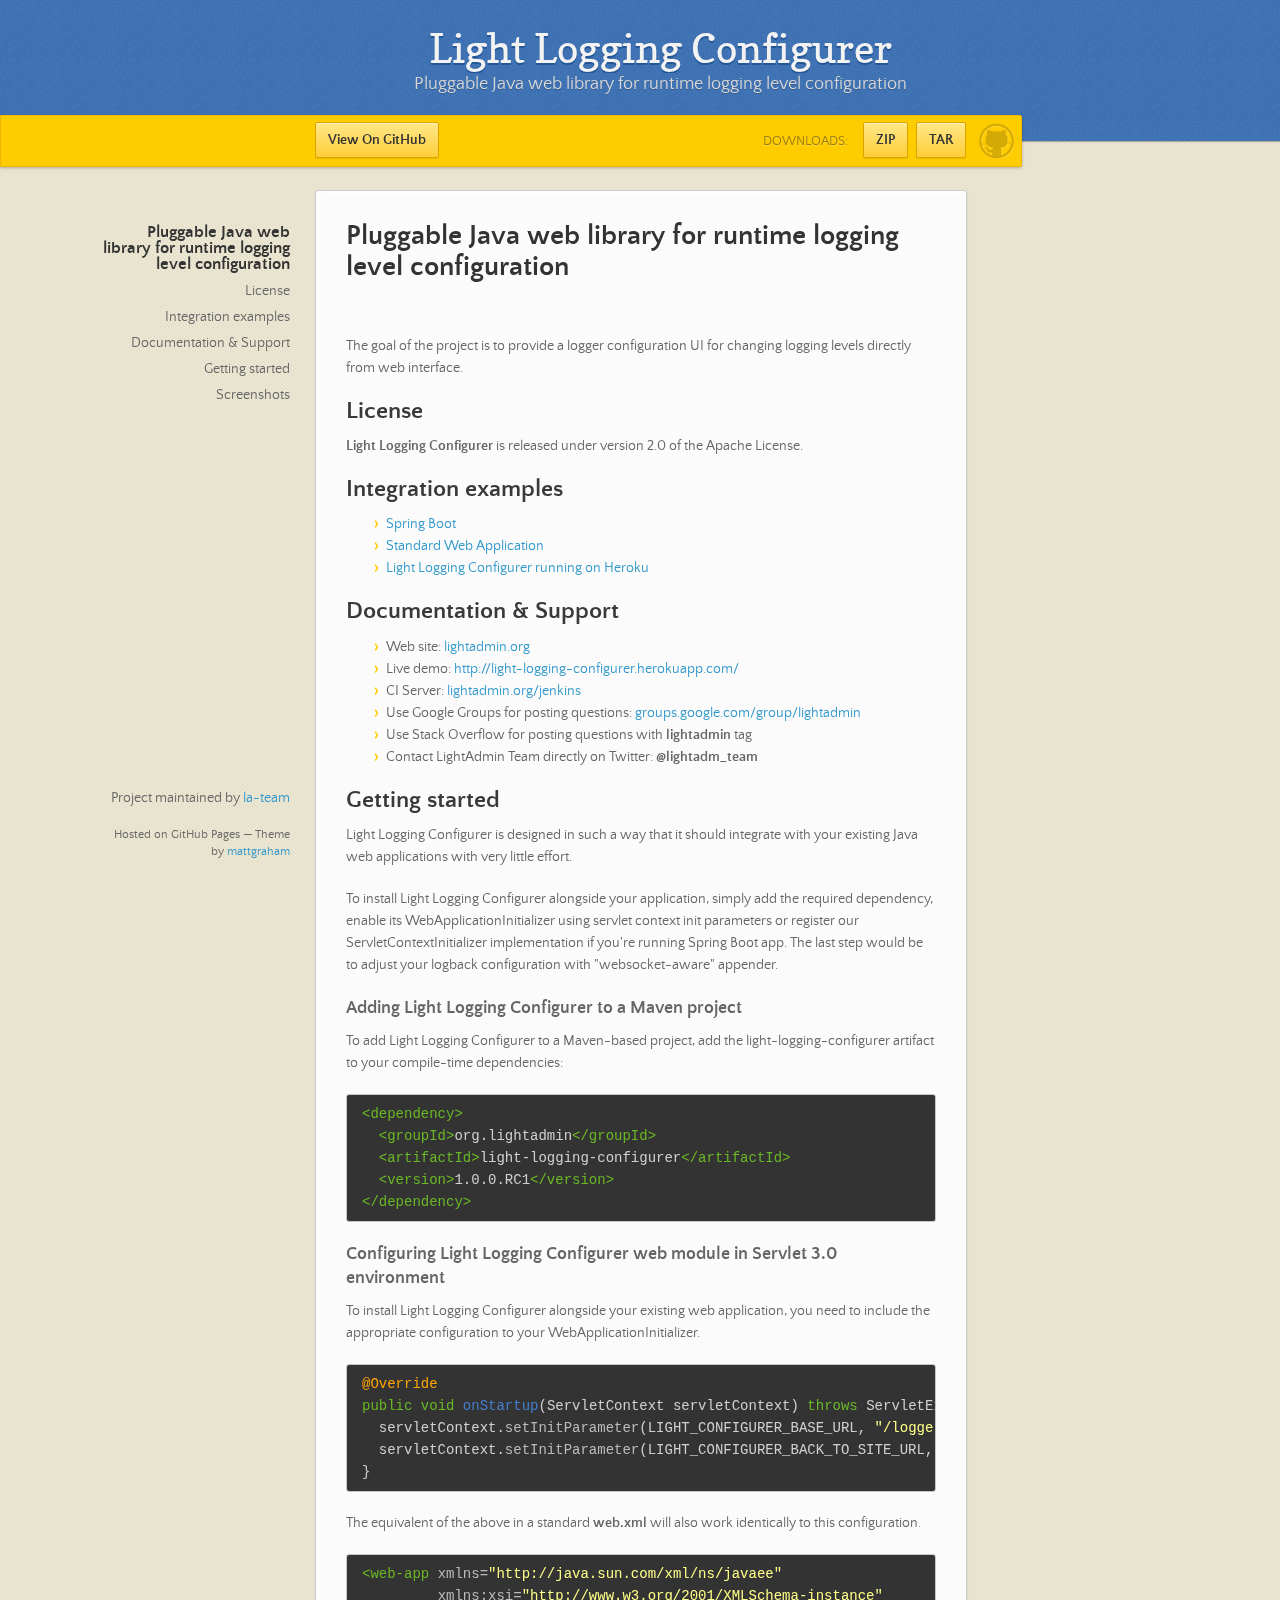
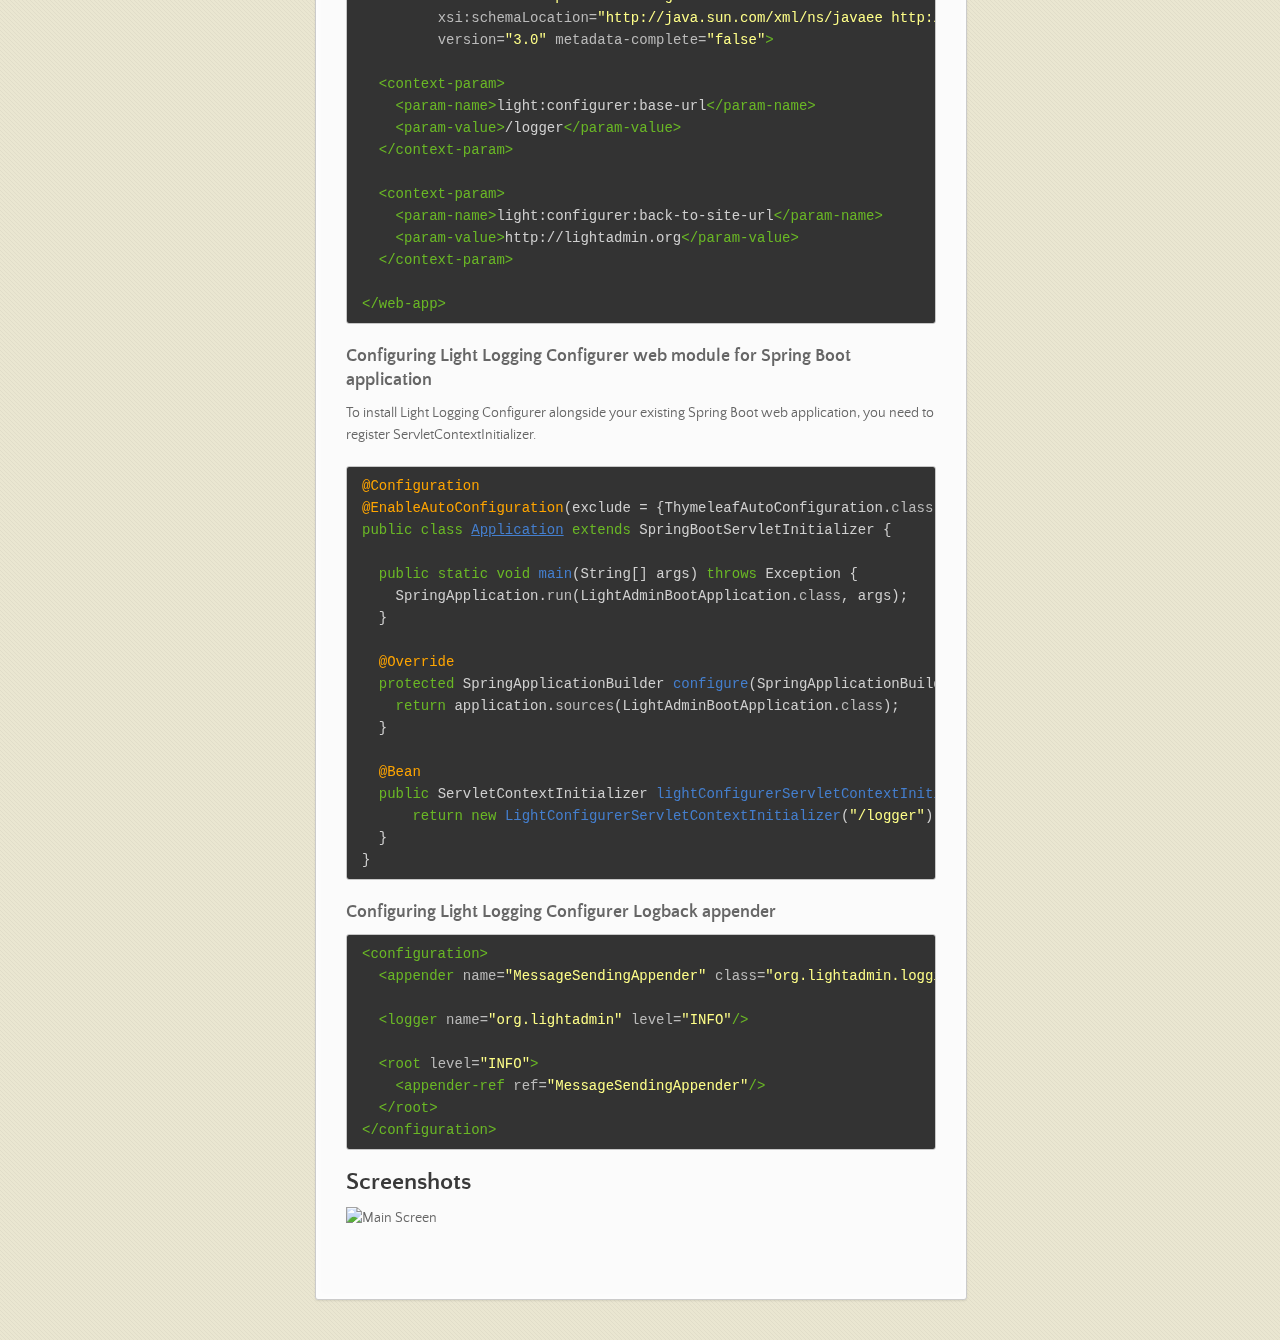
==== commit ff53659e: "Create gh-pages branch via GitHub" ====
--- a/index.html
+++ b/index.html
@@ -57,6 +57,7 @@
 <ul>
 <li><a href="https://github.com/la-team/lightadmin-springboot">Spring Boot</a></li>
 <li><a href="https://github.com/la-team/lightadmin-demo">Standard Web Application</a></li>
+<li><a href="https://github.com/la-team/light-logging-configurer-heroku">Light Logging Configurer running on Heroku</a></li>
 </ul><h2>
 <a name="documentation--support" class="anchor" href="#documentation--support"><span class="octicon octicon-link"></span></a>Documentation &amp; Support</h2>
 
